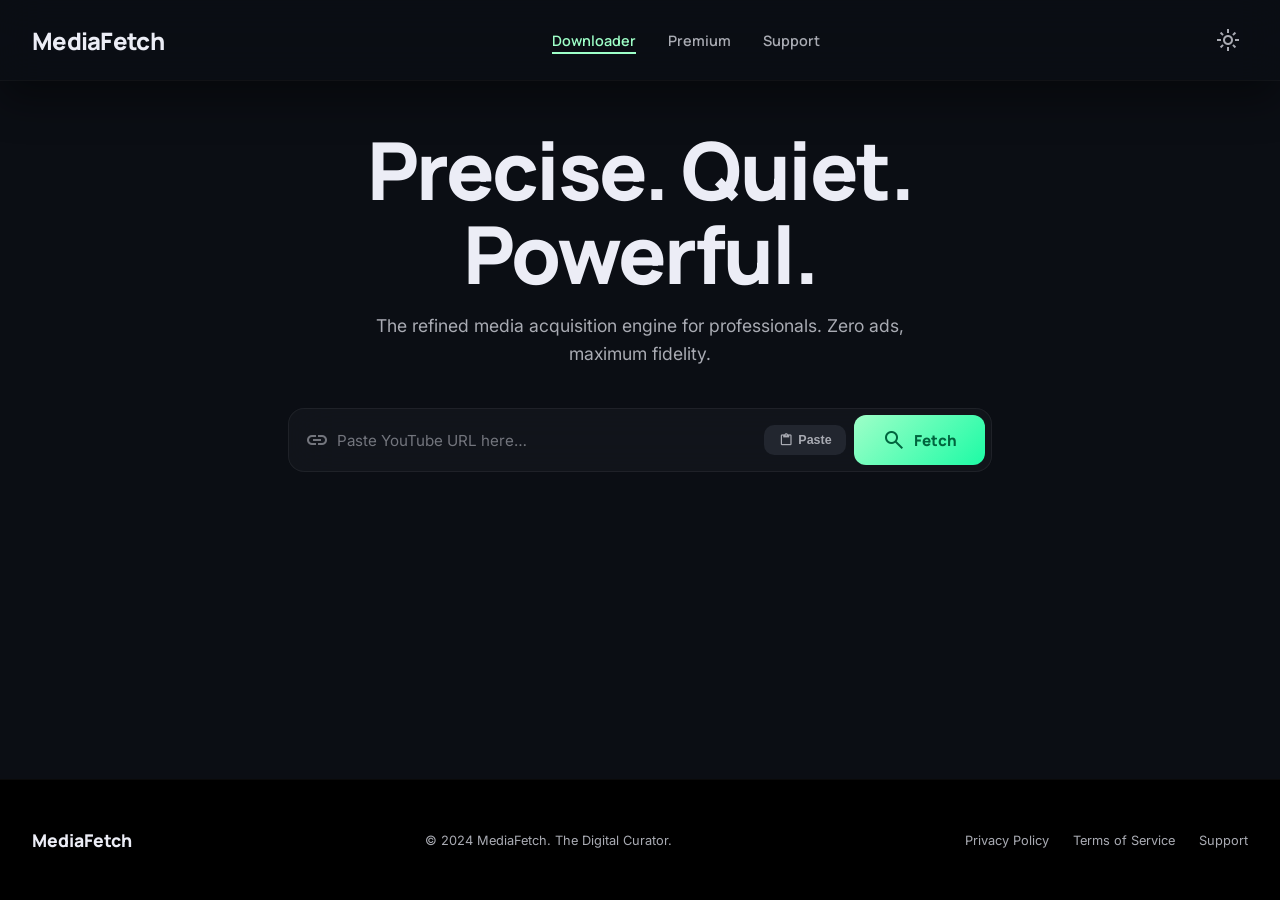
==== index.html @ de0da59d "Initial commit — MediaFetch frontend" ====
<!DOCTYPE html>
<html lang="en">
<head>
  <meta charset="UTF-8" />
  <meta name="viewport" content="width=device-width, initial-scale=1.0" />
  <title>MediaFetch — The Digital Curator</title>
  <meta name="description" content="Download YouTube videos in any quality — 360p to 4K, plus MP3 audio. Free, fast, zero ads." />

  <!-- Styles -->
  <link rel="stylesheet" href="css/styles.css" />
  <!-- Material Symbols -->
  <link rel="stylesheet" href="https://fonts.googleapis.com/css2?family=Material+Symbols+Outlined:opsz,wght,FILL,GRAD@20..48,100..700,0..1,-50..200&display=swap" />

  <style>
    /* ── Page-specific styles ─────────────────────────────────────── */
    main { flex: 1; padding: 8rem 1.5rem 4rem; max-width: 60rem; margin: 0 auto; width: 100%; }

    /* ── Hero ──────────────────────────────────────────────────────── */
    .hero { text-align: center; margin-bottom: 3.5rem; }
    .hero h1 {
      font-size: clamp(2.8rem, 8vw, 5rem);
      font-weight: 900;
      letter-spacing: -0.03em;
      line-height: 1.05;
      color: var(--on-surface);
      margin-bottom: 1rem;
    }
    .hero p {
      font-size: 1.1rem;
      color: var(--on-surface-variant);
      max-width: 38rem;
      margin: 0 auto 2.5rem;
      line-height: 1.6;
    }

    /* ── URL Input Bar ─────────────────────────────────────────────── */
    .input-wrap {
      display: flex;
      align-items: center;
      gap: 0.5rem;
      background: var(--glass-bg);
      backdrop-filter: blur(24px);
      -webkit-backdrop-filter: blur(24px);
      border-radius: 1rem;
      padding: 0.375rem 0.375rem 0.375rem 1rem;
      border: 1px solid rgba(255,255,255,0.06);
      transition: border-color 0.2s, box-shadow 0.2s;
      max-width: 44rem;
      margin: 0 auto;
    }
    .input-wrap:focus-within {
      border-color: rgba(158,255,200,0.3);
      box-shadow: 0 0 0 3px rgba(158,255,200,0.08);
    }
    .input-icon { color: var(--outline); flex-shrink: 0; }

    #url-input {
      flex: 1;
      background: transparent;
      border: none;
      outline: none;
      font-size: 0.95rem;
      color: var(--on-surface);
      font-family: 'Inter', sans-serif;
      padding: 0.75rem 0;
    }
    #url-input::placeholder { color: var(--outline); }

    .paste-btn {
      display: flex; align-items: center; gap: 0.35rem;
      padding: 0.5rem 0.9rem;
      background: var(--surface-highest);
      border: none; border-radius: 0.625rem;
      color: var(--on-surface-variant);
      font-size: 0.78rem; font-weight: 600;
      cursor: pointer;
      transition: background 0.2s, color 0.2s, transform 0.15s;
      white-space: nowrap;
      flex-shrink: 0;
    }
    .paste-btn:hover { background: var(--surface-high); color: var(--on-surface); }
    .paste-btn:active { transform: scale(0.94); }

    .fetch-btn {
      display: flex; align-items: center; gap: 0.5rem;
      padding: 0.8rem 1.75rem;
      background: linear-gradient(135deg, var(--primary) 0%, var(--primary-container) 100%);
      color: var(--on-primary);
      font-family: 'Manrope', sans-serif;
      font-weight: 800; font-size: 0.95rem;
      border: none; border-radius: 0.75rem;
      cursor: pointer;
      transition: box-shadow 0.25s, transform 0.15s, opacity 0.2s;
      white-space: nowrap;
      flex-shrink: 0;
    }
    .fetch-btn:hover { box-shadow: 0 0 22px rgba(158,255,200,0.35); }
    .fetch-btn:active { transform: scale(0.96); }
    .fetch-btn:disabled { opacity: 0.65; cursor: not-allowed; transform: none; }

    /* ── Result Section ─────────────────────────────────────────────── */
    #result-section { margin-top: 2.5rem; }

    /* ── Skeleton Card ──────────────────────────────────────────────── */
    .skeleton-card {
      background: var(--surface-container);
      border-radius: 1rem;
      padding: 1.5rem;
      display: flex; gap: 1.5rem; flex-wrap: wrap;
    }
    .skeleton-thumb { width: 18rem; height: 10rem; flex-shrink: 0; }
    .skeleton-body { flex: 1; display: flex; flex-direction: column; gap: 0.75rem; min-width: 12rem; }
    .sk-line { height: 1rem; border-radius: 0.5rem; }
    .sk-title { height: 1.5rem; width: 80%; }
    .sk-sub { height: 0.875rem; width: 40%; }
    .skeleton-chips { display: flex; flex-wrap: wrap; gap: 0.5rem; margin-top: 1rem; }
    .sk-chip { width: 5rem; height: 2.25rem; border-radius: 9999px; }

    /* ── Media Card ─────────────────────────────────────────────────── */
    .media-card {
      background: var(--surface-container);
      border-radius: 1rem;
      overflow: hidden;
      border: 1px solid rgba(255,255,255,0.04);
    }
    .card-top {
      display: flex; gap: 1.5rem; padding: 1.5rem; align-items: flex-start;
      flex-wrap: wrap;
    }
    .thumb-wrap {
      position: relative;
      width: 18rem; flex-shrink: 0;
      aspect-ratio: 16/9;
      border-radius: 0.75rem;
      overflow: hidden;
      background: var(--surface-highest);
    }
    .thumb-wrap img {
      width: 100%; height: 100%;
      object-fit: cover;
      display: block;
    }
    .thumb-duration {
      position: absolute; bottom: 0.5rem; right: 0.5rem;
      background: rgba(0,0,0,0.82);
      color: #fff; font-size: 0.75rem; font-weight: 600;
      padding: 0.2rem 0.5rem;
      border-radius: 0.25rem;
    }
    .card-info { flex: 1; min-width: 0; }
    .video-title {
      font-size: 1.2rem; font-weight: 800;
      color: var(--on-surface);
      line-height: 1.3;
      margin-bottom: 0.4rem;
      display: -webkit-box;
      -webkit-line-clamp: 2;
      -webkit-box-orient: vertical;
      overflow: hidden;
    }
    .video-channel {
      font-size: 0.78rem; font-weight: 700;
      letter-spacing: 0.06em; text-transform: uppercase;
      color: var(--primary);
      margin-bottom: 1rem;
    }
    .video-stats {
      display: grid;
      grid-template-columns: repeat(4, 1fr);
      gap: 0.6rem;
    }
    .stat-box {
      background: var(--surface-high);
      border-radius: 0.5rem;
      padding: 0.6rem 0.75rem;
    }
    .stat-label {
      font-size: 0.65rem; font-weight: 700;
      letter-spacing: 0.1em; text-transform: uppercase;
      color: var(--on-surface-variant);
      margin-bottom: 0.25rem;
    }
    .stat-value {
      font-family: 'Manrope', sans-serif;
      font-size: 0.95rem; font-weight: 700;
      color: var(--on-surface);
    }

    /* ── Formats ─────────────────────────────────────────────────────── */
    .formats-section { padding: 0 1.5rem 1.5rem; }
    .formats-grid {
      display: grid;
      grid-template-columns: 1fr 1fr;
      gap: 1.5rem;
    }
    .format-group-title {
      display: flex; align-items: center; gap: 0.5rem;
      font-size: 0.9rem; font-weight: 700;
      color: var(--on-surface);
      margin-bottom: 0.75rem;
    }
    .format-chips-grid {
      display: grid;
      grid-template-columns: 1fr 1fr;
      gap: 0.5rem;
    }
    .format-chip {
      display: flex; justify-content: space-between; align-items: center;
      padding: 0.65rem 0.9rem;
      background: var(--surface-highest);
      border: 1px solid transparent;
      border-radius: 9999px;
      font-family: 'Inter', sans-serif; font-size: 0.82rem;
      color: var(--on-secondary-container);
      cursor: pointer;
      transition: background 0.18s, border-color 0.18s, transform 0.12s, box-shadow 0.18s;
    }
    .format-chip:hover {
      background: var(--surface-high);
      transform: translateY(-1px);
    }
    .format-chip:active { transform: scale(0.96); }
    .format-chip.selected {
      background: var(--primary);
      color: var(--on-primary);
      font-weight: 700;
      box-shadow: 0 4px 14px rgba(158,255,200,0.25);
    }
    .chip-size { font-size: 0.72rem; opacity: 0.7; }
    .format-chip.selected .chip-size { opacity: 0.8; }

    /* ── Download Button ─────────────────────────────────────────────── */
    .download-wrap {
      padding: 1rem 1.5rem 1.5rem;
    }
    .download-btn {
      display: flex; align-items: center; justify-content: center; gap: 0.6rem;
      width: 100%;
      padding: 1.1rem 2rem;
      background: transparent;
      border: 1px solid rgba(158,255,200,0.25);
      border-radius: 0.875rem;
      font-family: 'Manrope', sans-serif;
      font-size: 1rem; font-weight: 800;
      color: var(--on-surface);
      cursor: pointer;
      transition: border-color 0.2s, background 0.2s, transform 0.15s, box-shadow 0.2s;
      position: relative;
      overflow: hidden;
    }
    .download-btn::before {
      content: '';
      position: absolute; inset: 0;
      background: linear-gradient(135deg, var(--primary), var(--tertiary));
      opacity: 0;
      transition: opacity 0.3s;
    }
    .download-btn:hover::before { opacity: 0.08; }
    .download-btn:hover {
      border-color: rgba(158,255,200,0.5);
      box-shadow: 0 0 28px rgba(158,255,200,0.12);
    }
    .download-btn:active { transform: scale(0.99); }
    .download-btn:disabled { opacity: 0.6; cursor: not-allowed; transform: none; }
    .download-btn span { position: relative; z-index: 1; }

    /* ── Progress Bar ────────────────────────────────────────────────── */
    .progress-bar-wrap {
      padding: 0 1.5rem 1rem;
    }
    .progress-header {
      display: flex; justify-content: space-between; align-items: center;
      margin-bottom: 0.4rem;
    }
    .progress-label { font-size: 0.78rem; color: var(--on-surface-variant); }
    .progress-text { font-size: 0.78rem; color: var(--on-surface-variant); }
    .progress-track {
      height: 0.35rem;
      background: var(--surface-highest);
      border-radius: 9999px;
      overflow: hidden;
    }
    .progress-fill {
      height: 100%;
      width: 100%;
      background: linear-gradient(90deg, var(--primary), var(--tertiary));
      border-radius: 9999px;
      animation: progressPulse 1.5s ease-in-out infinite;
    }
    @keyframes progressPulse {
      0%,100% { opacity: 1; }
      50%      { opacity: 0.6; }
    }

    /* ── Responsive ──────────────────────────────────────────────────── */
    @media (max-width: 640px) {
      .video-stats { grid-template-columns: 1fr 1fr; }
      .formats-grid { grid-template-columns: 1fr; }
      .thumb-wrap { width: 100%; }
      .card-top { flex-direction: column; }
      .format-chips-grid { grid-template-columns: 1fr 1fr; }
      .input-wrap { flex-wrap: wrap; }
      .paste-btn { order: -1; }
    }
  </style>
</head>
<body>

<!-- Toast Container -->
<div id="toast-container" aria-live="polite" aria-atomic="true"></div>

<!-- ── Navbar ──────────────────────────────────────────────────────────────── -->
<header>
  <nav class="navbar" role="navigation" aria-label="Main navigation">
    <div class="navbar-inner">
      <a href="index.html" class="navbar-logo" aria-label="MediaFetch Home">MediaFetch</a>
      <ul class="navbar-links" id="nav-links">
        <li><a href="index.html" class="active" id="nav-home">Downloader</a></li>
        <li><a href="premium.html" id="nav-premium">Premium</a></li>
        <li><a href="support.html" id="nav-support">Support</a></li>
      </ul>
      <div class="navbar-actions">
        <button class="icon-btn" id="theme-toggle" aria-label="Toggle theme" title="Toggle theme">
          <span class="material-symbols-outlined">light_mode</span>
        </button>
        <button class="icon-btn hamburger" id="menu-btn" aria-label="Open menu">
          <span class="material-symbols-outlined">menu</span>
        </button>
      </div>
    </div>
  </nav>
</header>

<!-- ── Main ────────────────────────────────────────────────────────────────── -->
<main>

  <!-- Hero -->
  <section class="hero">
    <h1>Precise. Quiet.<br>Powerful.</h1>
    <p>The refined media acquisition engine for professionals. Zero ads, maximum fidelity.</p>

    <!-- URL Input -->
    <div class="input-wrap" role="search">
      <span class="material-symbols-outlined input-icon" aria-hidden="true">link</span>
      <input
        id="url-input"
        type="url"
        placeholder="Paste YouTube URL here…"
        autocomplete="off"
        spellcheck="false"
        aria-label="YouTube URL input"
      />
      <button class="paste-btn" id="paste-btn" title="Paste from clipboard">
        <span class="material-symbols-outlined" style="font-size:0.9rem">content_paste</span>
        Paste
      </button>
      <button class="fetch-btn" id="fetch-btn" aria-label="Fetch video formats">
        <span class="hidden spinner" id="fetch-spinner" aria-hidden="true"></span>
        <span class="material-symbols-outlined" id="fetch-icon" aria-hidden="true">search</span>
        <span class="fetch-label">Fetch</span>
      </button>
    </div>
  </section>

  <!-- Result Section -->
  <section id="result-section" class="hidden" aria-live="polite">

    <!-- Skeleton Card -->
    <div id="skeleton-card" class="skeleton-card" aria-busy="true" aria-label="Loading video info">
      <div class="skeleton skeleton-thumb"></div>
      <div class="skeleton-body">
        <div class="skeleton sk-line sk-title"></div>
        <div class="skeleton sk-line sk-sub"></div>
        <div class="skeleton sk-line" style="width:60%;margin-top:0.5rem"></div>
        <div class="skeleton-chips">
          <div class="skeleton sk-chip"></div>
          <div class="skeleton sk-chip"></div>
          <div class="skeleton sk-chip"></div>
          <div class="skeleton sk-chip"></div>
          <div class="skeleton sk-chip"></div>
          <div class="skeleton sk-chip"></div>
        </div>
      </div>
    </div>

    <!-- Media Card (filled by JS) -->
    <div id="media-card" class="media-card hidden">

      <!-- Top: Thumbnail + Info -->
      <div class="card-top">
        <div class="thumb-wrap">
          <img id="video-thumbnail" src="" alt="Video thumbnail" loading="lazy" />
          <span class="thumb-duration" id="stat-duration">0:00</span>
        </div>
        <div class="card-info">
          <p class="video-title" id="video-title">Loading…</p>
          <p class="video-channel" id="video-channel">Channel</p>
          <div class="video-stats">
            <div class="stat-box">
              <p class="stat-label">Views</p>
              <p class="stat-value" id="stat-views">—</p>
            </div>
            <div class="stat-box">
              <p class="stat-label">Published</p>
              <p class="stat-value" id="stat-date">—</p>
            </div>
            <div class="stat-box">
              <p class="stat-label">Quality</p>
              <p class="stat-value" id="stat-quality">—</p>
            </div>
            <div class="stat-box">
              <p class="stat-label">Source</p>
              <p class="stat-value">YouTube</p>
            </div>
          </div>
        </div>
      </div>

      <!-- Formats -->
      <div class="formats-section">
        <div class="formats-grid">
          <!-- Video -->
          <div>
            <div class="format-group-title">
              <span class="material-symbols-outlined icon-filled" style="color:var(--primary);font-size:1.1rem">videocam</span>
              Video Formats
            </div>
            <div class="format-chips-grid" id="video-formats-grid" role="listbox" aria-label="Video format options"></div>
          </div>
          <!-- Audio -->
          <div>
            <div class="format-group-title">
              <span class="material-symbols-outlined icon-filled" style="color:var(--tertiary);font-size:1.1rem">music_note</span>
              Audio (MP3)
            </div>
            <div class="format-chips-grid" id="audio-formats-grid" role="listbox" aria-label="Audio format options"></div>
          </div>
        </div>
      </div>

      <!-- Progress Bar -->
      <div class="progress-bar-wrap hidden" id="progress-bar">
        <div class="progress-header">
          <span class="progress-label">Downloading…</span>
          <span class="progress-text" id="progress-text">0 MB</span>
        </div>
        <div class="progress-track">
          <div class="progress-fill" id="progress-fill"></div>
        </div>
      </div>

      <!-- Download Button -->
      <div class="download-wrap">
        <button class="download-btn" id="download-btn" aria-label="Download selected format">
          <span class="hidden spinner" id="download-btn-spinner" aria-hidden="true"></span>
          <span class="material-symbols-outlined icon-filled" id="download-btn-icon" style="color:var(--primary)" aria-hidden="true">download</span>
          <span id="download-btn-label">Select a format above</span>
        </button>
      </div>

    </div><!-- /media-card -->
  </section>

</main>

<!-- ── Footer ──────────────────────────────────────────────────────────────── -->
<footer class="footer">
  <div class="footer-inner">
    <span class="footer-logo">MediaFetch</span>
    <span class="footer-copy">© 2024 MediaFetch. The Digital Curator.</span>
    <div class="footer-links">
      <a href="#">Privacy Policy</a>
      <a href="#">Terms of Service</a>
      <a href="support.html">Support</a>
    </div>
  </div>
</footer>

<!-- ── Scripts ─────────────────────────────────────────────────────────────── -->
<script src="js/theme.js"></script>
<script src="js/app.js"></script>

</body>
</html>
---- css/styles.css ----
/* ═══════════════════════════════════════════════════════════════════════════
   MediaFetch — Shared Styles (Obsidian Flux Design System)
   ═══════════════════════════════════════════════════════════════════════════ */

/* ─── Google Fonts ─────────────────────────────────────────────────────────── */
@import url('https://fonts.googleapis.com/css2?family=Inter:wght@400;500;600&family=Manrope:wght@600;700;800;900&display=swap');
@import url('https://fonts.googleapis.com/css2?family=Material+Symbols+Outlined:opsz,wght,FILL,GRAD@20..48,100..700,0..1,-50..200&display=swap');

/* ─── CSS Variables (Dark Mode — default) ───────────────────────────────────── */
:root {
  --bg:                    #0b0e14;
  --surface:               #0b0e14;
  --surface-low:           #10131a;
  --surface-container:     #161a21;
  --surface-high:          #1c2028;
  --surface-highest:       #22262f;
  --surface-lowest:        #000000;

  --primary:               #9effc8;
  --primary-container:     #1dfba5;
  --primary-dim:           #00ec9a;
  --on-primary:            #00643e;
  --on-primary-container:  #005a38;

  --tertiary:              #84ecff;
  --tertiary-dim:          #00d4ed;

  --secondary-container:   #3e4754;
  --on-secondary-container:#c8d1e0;

  --on-surface:            #ecedf6;
  --on-surface-variant:    #a9abb3;
  --outline:               #73757d;
  --outline-variant:       #45484f;

  --error:                 #ff716c;

  --nav-bg:                rgba(11,14,20,0.6);
  --glass-bg:              rgba(22,26,33,0.6);
  --card-shadow:           0 20px 40px rgba(0,0,0,0.4);
}

/* ─── Light Mode Vars ──────────────────────────────────────────────────────── */
[data-theme="light"] {
  --bg:                    #f4f6fb;
  --surface:               #f4f6fb;
  --surface-low:           #e8ecf4;
  --surface-container:     #dce2ef;
  --surface-high:          #cdd5e5;
  --surface-highest:       #bec8da;
  --surface-lowest:        #ffffff;

  --primary:               #006d45;
  --primary-container:     #00a36a;
  --primary-dim:           #008055;
  --on-primary:            #ffffff;
  --on-primary-container:  #ffffff;

  --tertiary:              #006878;
  --tertiary-dim:          #00859a;

  --secondary-container:   #c5cfe0;
  --on-secondary-container:#1e2c3a;

  --on-surface:            #0f1116;
  --on-surface-variant:    #44474f;
  --outline:               #74777f;
  --outline-variant:       #c4c7cf;

  --nav-bg:                rgba(244,246,251,0.7);
  --glass-bg:              rgba(220,226,239,0.65);
}

/* ─── Base ─────────────────────────────────────────────────────────────────── */
*, *::before, *::after { box-sizing: border-box; margin: 0; padding: 0; }

html { scroll-behavior: smooth; }

body {
  font-family: 'Inter', sans-serif;
  background-color: var(--bg);
  color: var(--on-surface);
  min-height: 100vh;
  display: flex;
  flex-direction: column;
  transition: background-color 0.3s ease, color 0.3s ease;
}

/* ─── Typography ───────────────────────────────────────────────────────────── */
.font-headline { font-family: 'Manrope', sans-serif; }

h1, h2, h3, h4, h5 { font-family: 'Manrope', sans-serif; }

/* ─── Material Symbols ─────────────────────────────────────────────────────── */
.material-symbols-outlined {
  font-variation-settings: 'FILL' 0, 'wght' 400, 'GRAD' 0, 'opsz' 24;
  font-size: 1.25rem;
  line-height: 1;
  vertical-align: middle;
  display: inline-block;
}
.icon-filled { font-variation-settings: 'FILL' 1, 'wght' 400, 'GRAD' 0, 'opsz' 24; }

/* ─── Glass Utility ─────────────────────────────────────────────────────────── */
.glass {
  background: var(--glass-bg);
  backdrop-filter: blur(24px);
  -webkit-backdrop-filter: blur(24px);
}

/* ─── Navigation ────────────────────────────────────────────────────────────── */
.navbar {
  position: fixed; top: 0; left: 0; right: 0; z-index: 100;
  background: var(--nav-bg);
  backdrop-filter: blur(20px);
  -webkit-backdrop-filter: blur(20px);
  box-shadow: 0 1px 0 rgba(255,255,255,0.04), var(--card-shadow);
  transition: background 0.3s ease;
}
.navbar-inner {
  display: flex;
  justify-content: space-between;
  align-items: center;
  padding: 0 2rem;
  height: 5rem;
  max-width: 88rem;
  margin: 0 auto;
}
.navbar-logo {
  font-family: 'Manrope', sans-serif;
  font-size: 1.5rem;
  font-weight: 800;
  letter-spacing: -0.03em;
  color: var(--on-surface);
  text-decoration: none;
}
.navbar-links {
  display: flex;
  gap: 2rem;
  align-items: center;
  list-style: none;
}
.navbar-links a {
  font-family: 'Manrope', sans-serif;
  font-weight: 600;
  font-size: 0.9rem;
  color: var(--on-surface-variant);
  text-decoration: none;
  transition: color 0.2s;
  padding-bottom: 2px;
}
.navbar-links a:hover { color: var(--on-surface); }
.navbar-links a.active {
  color: var(--primary);
  border-bottom: 2px solid var(--primary);
}
.navbar-actions {
  display: flex;
  gap: 0.75rem;
  align-items: center;
}
.icon-btn {
  display: flex; align-items: center; justify-content: center;
  width: 2.5rem; height: 2.5rem;
  background: transparent;
  border: none; border-radius: 0.5rem;
  color: var(--on-surface-variant);
  cursor: pointer;
  transition: background 0.2s, color 0.2s, transform 0.15s;
}
.icon-btn:hover { background: var(--surface-highest); color: var(--on-surface); }
.icon-btn:active { transform: scale(0.92); }

.hamburger { display: none; }

@media (max-width: 768px) {
  .navbar-links { display: none; }
  .hamburger { display: flex; }
}

/* ─── Toast Notification ────────────────────────────────────────────────────── */
#toast-container {
  position: fixed; bottom: 2rem; right: 2rem; z-index: 9999;
  display: flex; flex-direction: column; gap: 0.75rem;
  pointer-events: none;
}
.toast {
  display: flex; align-items: center; gap: 0.75rem;
  padding: 1rem 1.25rem;
  background: var(--surface-high);
  border-radius: 0.75rem;
  box-shadow: var(--card-shadow);
  border: 1px solid rgba(255,255,255,0.06);
  font-size: 0.875rem;
  color: var(--on-surface);
  pointer-events: all;
  animation: slideInRight 0.35s cubic-bezier(0.34,1.56,0.64,1) forwards;
  max-width: 360px;
}
.toast.error { border-color: rgba(255,113,108,0.3); }
.toast.success { border-color: rgba(158,255,200,0.2); }
.toast.fade-out { animation: fadeOut 0.3s ease forwards; }

@keyframes slideInRight {
  from { opacity: 0; transform: translateX(2rem) scale(0.95); }
  to   { opacity: 1; transform: translateX(0) scale(1); }
}
@keyframes fadeOut {
  to { opacity: 0; transform: translateX(1rem) scale(0.95); }
}

/* ─── Footer ────────────────────────────────────────────────────────────────── */
.footer {
  margin-top: auto;
  padding: 3rem 2rem;
  background: var(--surface-lowest);
  border-top: 1px solid rgba(255,255,255,0.04);
}
.footer-inner {
  display: flex;
  flex-direction: row;
  justify-content: space-between;
  align-items: center;
  gap: 1rem;
  max-width: 88rem;
  margin: 0 auto;
  flex-wrap: wrap;
}
.footer-logo {
  font-family: 'Manrope', sans-serif;
  font-size: 1.1rem;
  font-weight: 800;
  color: var(--on-surface);
}
.footer-copy { font-size: 0.8rem; color: var(--on-surface-variant); }
.footer-links { display: flex; gap: 1.5rem; }
.footer-links a {
  font-size: 0.8rem;
  color: var(--on-surface-variant);
  text-decoration: none;
  transition: color 0.2s;
}
.footer-links a:hover { color: var(--primary); }

/* ─── Skeleton Loader ───────────────────────────────────────────────────────── */
.skeleton {
  border-radius: 0.5rem;
  background: linear-gradient(
    90deg,
    var(--surface-high) 25%,
    var(--surface-highest) 50%,
    var(--surface-high) 75%
  );
  background-size: 200% 100%;
  animation: shimmer 1.5s infinite;
}
@keyframes shimmer {
  0%   { background-position: 200% 0; }
  100% { background-position: -200% 0; }
}

/* ─── Pulse dot (loading) ───────────────────────────────────────────────────── */
.pulse-dot {
  display: inline-block;
  width: 0.5rem; height: 0.5rem;
  border-radius: 50%;
  background: var(--primary);
  animation: pulseDot 1.2s ease-in-out infinite;
}
@keyframes pulseDot {
  0%, 100% { opacity: 1; transform: scale(1); }
  50%       { opacity: 0.4; transform: scale(0.7); }
}

/* ─── Spinner ───────────────────────────────────────────────────────────────── */
.spinner {
  width: 1.25rem; height: 1.25rem;
  border: 2px solid var(--surface-highest);
  border-top-color: var(--primary);
  border-radius: 50%;
  animation: spin 0.7s linear infinite;
}
@keyframes spin { to { transform: rotate(360deg); } }

/* ─── Utility ───────────────────────────────────────────────────────────────── */
.hidden { display: none !important; }
.sr-only { position: absolute; width: 1px; height: 1px; padding: 0; margin: -1px; overflow: hidden; clip: rect(0,0,0,0); border: 0; }

/* ─── Transition helpers ────────────────────────────────────────────────────── */
.fade-in {
  animation: fadeIn 0.4s ease forwards;
}
@keyframes fadeIn {
  from { opacity: 0; transform: translateY(0.75rem); }
  to   { opacity: 1; transform: translateY(0); }
}
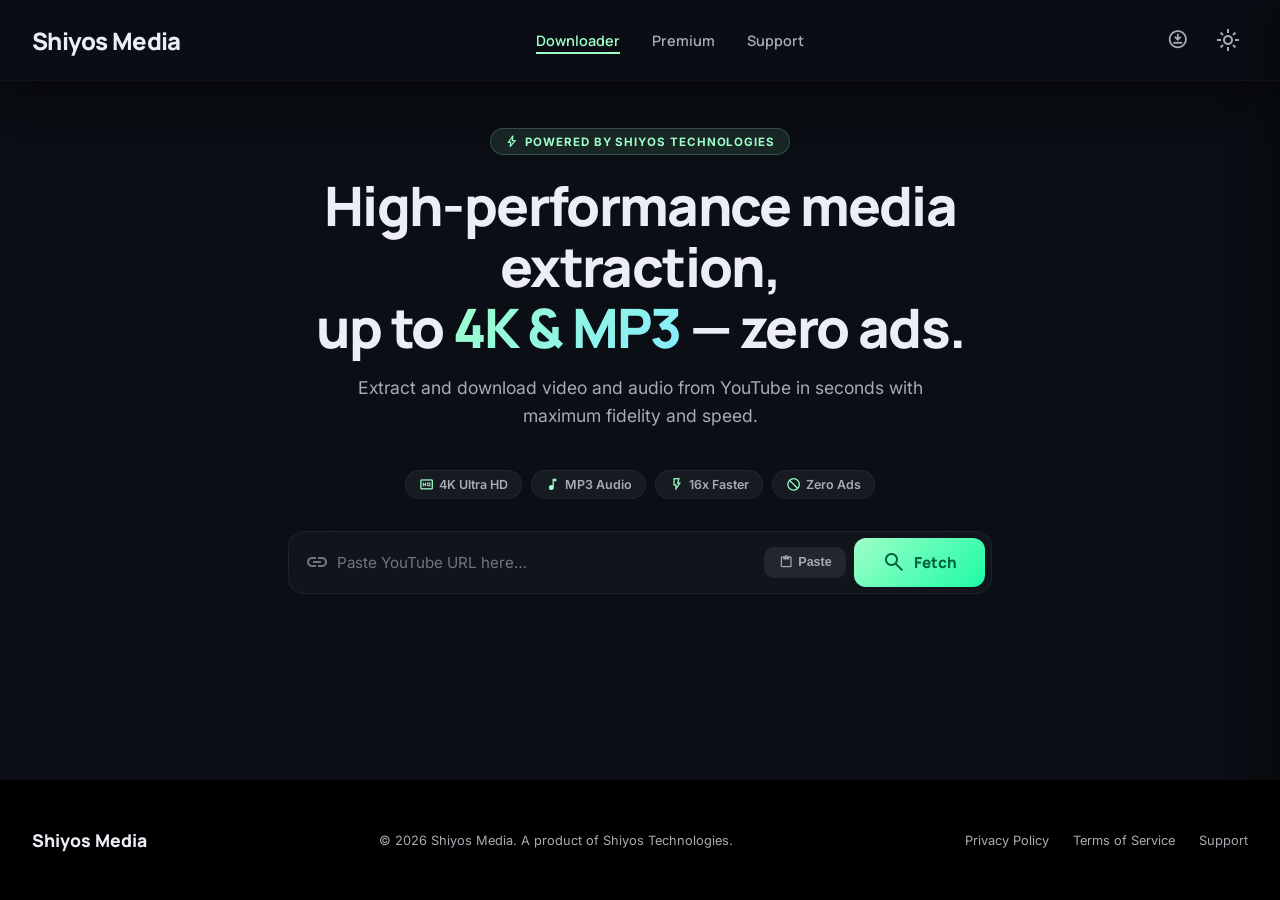
==== commit 675b9d00: "feat: MediaFetch frontend - initial deploy" ====
--- a/index.html
+++ b/index.html
@@ -1,30 +1,94 @@
 <!DOCTYPE html>
 <html lang="en">
+
 <head>
   <meta charset="UTF-8" />
   <meta name="viewport" content="width=device-width, initial-scale=1.0" />
-  <title>MediaFetch — The Digital Curator</title>
-  <meta name="description" content="Download YouTube videos in any quality — 360p to 4K, plus MP3 audio. Free, fast, zero ads." />
+  <title>Shiyos Media — The Digital Downloader</title>
+  <meta name="description"
+    content="Download YouTube videos in any quality — 360p to 4K, plus MP3 audio. Free, fast, zero ads." />
 
   <!-- Styles -->
   <link rel="stylesheet" href="css/styles.css" />
   <!-- Material Symbols -->
-  <link rel="stylesheet" href="https://fonts.googleapis.com/css2?family=Material+Symbols+Outlined:opsz,wght,FILL,GRAD@20..48,100..700,0..1,-50..200&display=swap" />
+  <link rel="stylesheet"
+    href="https://fonts.googleapis.com/css2?family=Material+Symbols+Outlined:opsz,wght,FILL,GRAD@20..48,100..700,0..1,-50..200&display=swap" />
 
   <style>
     /* ── Page-specific styles ─────────────────────────────────────── */
-    main { flex: 1; padding: 8rem 1.5rem 4rem; max-width: 60rem; margin: 0 auto; width: 100%; }
+    main {
+      flex: 1;
+      padding: 8rem 1.5rem 4rem;
+      max-width: 60rem;
+      margin: 0 auto;
+      width: 100%;
+    }
 
     /* ── Hero ──────────────────────────────────────────────────────── */
-    .hero { text-align: center; margin-bottom: 3.5rem; }
+    .hero {
+      text-align: center;
+      margin-bottom: 3.5rem;
+    }
+
     .hero h1 {
-      font-size: clamp(2.8rem, 8vw, 5rem);
+      font-size: clamp(1.9rem, 4.5vw, 3.4rem);
       font-weight: 900;
       letter-spacing: -0.03em;
-      line-height: 1.05;
+      line-height: 1.12;
       color: var(--on-surface);
       margin-bottom: 1rem;
     }
+
+    .hero-badge {
+      display: inline-flex;
+      align-items: center;
+      gap: 0.4rem;
+      background: rgba(158, 255, 200, 0.1);
+      border: 1px solid rgba(158, 255, 200, 0.2);
+      color: var(--primary);
+      font-size: 0.72rem;
+      font-weight: 700;
+      letter-spacing: 0.08em;
+      text-transform: uppercase;
+      padding: 0.35rem 0.9rem;
+      border-radius: 9999px;
+      margin-bottom: 1.25rem;
+    }
+
+    .hero-gradient {
+      background: linear-gradient(135deg, var(--primary), var(--tertiary));
+      -webkit-background-clip: text;
+      -webkit-text-fill-color: transparent;
+      background-clip: text;
+    }
+
+    .hero-features {
+      display: flex;
+      align-items: center;
+      justify-content: center;
+      flex-wrap: wrap;
+      gap: 0.6rem;
+      margin-bottom: 2rem;
+    }
+
+    .hero-feat {
+      display: flex;
+      align-items: center;
+      gap: 0.3rem;
+      font-size: 0.78rem;
+      font-weight: 600;
+      color: var(--on-surface-variant);
+      background: var(--surface-container);
+      border: 1px solid rgba(255, 255, 255, 0.05);
+      padding: 0.35rem 0.8rem;
+      border-radius: 9999px;
+    }
+
+    .hero-feat .material-symbols-outlined {
+      font-size: 0.95rem;
+      color: var(--primary);
+    }
+
     .hero p {
       font-size: 1.1rem;
       color: var(--on-surface-variant);
@@ -43,16 +107,21 @@
       -webkit-backdrop-filter: blur(24px);
       border-radius: 1rem;
       padding: 0.375rem 0.375rem 0.375rem 1rem;
-      border: 1px solid rgba(255,255,255,0.06);
+      border: 1px solid rgba(255, 255, 255, 0.06);
       transition: border-color 0.2s, box-shadow 0.2s;
       max-width: 44rem;
       margin: 0 auto;
     }
+
     .input-wrap:focus-within {
-      border-color: rgba(158,255,200,0.3);
-      box-shadow: 0 0 0 3px rgba(158,255,200,0.08);
-    }
-    .input-icon { color: var(--outline); flex-shrink: 0; }
+      border-color: rgba(158, 255, 200, 0.3);
+      box-shadow: 0 0 0 3px rgba(158, 255, 200, 0.08);
+    }
+
+    .input-icon {
+      color: var(--outline);
+      flex-shrink: 0;
+    }
 
     #url-input {
       flex: 1;
@@ -64,92 +133,179 @@
       font-family: 'Inter', sans-serif;
       padding: 0.75rem 0;
     }
-    #url-input::placeholder { color: var(--outline); }
+
+    #url-input::placeholder {
+      color: var(--outline);
+    }
 
     .paste-btn {
-      display: flex; align-items: center; gap: 0.35rem;
+      display: flex;
+      align-items: center;
+      gap: 0.35rem;
       padding: 0.5rem 0.9rem;
       background: var(--surface-highest);
-      border: none; border-radius: 0.625rem;
+      border: none;
+      border-radius: 0.625rem;
       color: var(--on-surface-variant);
-      font-size: 0.78rem; font-weight: 600;
+      font-size: 0.78rem;
+      font-weight: 600;
       cursor: pointer;
       transition: background 0.2s, color 0.2s, transform 0.15s;
       white-space: nowrap;
       flex-shrink: 0;
     }
-    .paste-btn:hover { background: var(--surface-high); color: var(--on-surface); }
-    .paste-btn:active { transform: scale(0.94); }
+
+    .paste-btn:hover {
+      background: var(--surface-high);
+      color: var(--on-surface);
+    }
+
+    .paste-btn:active {
+      transform: scale(0.94);
+    }
 
     .fetch-btn {
-      display: flex; align-items: center; gap: 0.5rem;
+      display: flex;
+      align-items: center;
+      gap: 0.5rem;
       padding: 0.8rem 1.75rem;
       background: linear-gradient(135deg, var(--primary) 0%, var(--primary-container) 100%);
       color: var(--on-primary);
       font-family: 'Manrope', sans-serif;
-      font-weight: 800; font-size: 0.95rem;
-      border: none; border-radius: 0.75rem;
+      font-weight: 800;
+      font-size: 0.95rem;
+      border: none;
+      border-radius: 0.75rem;
       cursor: pointer;
       transition: box-shadow 0.25s, transform 0.15s, opacity 0.2s;
       white-space: nowrap;
       flex-shrink: 0;
     }
-    .fetch-btn:hover { box-shadow: 0 0 22px rgba(158,255,200,0.35); }
-    .fetch-btn:active { transform: scale(0.96); }
-    .fetch-btn:disabled { opacity: 0.65; cursor: not-allowed; transform: none; }
+
+    .fetch-btn:hover {
+      box-shadow: 0 0 22px rgba(158, 255, 200, 0.35);
+    }
+
+    .fetch-btn:active {
+      transform: scale(0.96);
+    }
+
+    .fetch-btn:disabled {
+      opacity: 0.65;
+      cursor: not-allowed;
+      transform: none;
+    }
 
     /* ── Result Section ─────────────────────────────────────────────── */
-    #result-section { margin-top: 2.5rem; }
+    #result-section {
+      margin-top: 2.5rem;
+    }
 
     /* ── Skeleton Card ──────────────────────────────────────────────── */
     .skeleton-card {
       background: var(--surface-container);
       border-radius: 1rem;
       padding: 1.5rem;
-      display: flex; gap: 1.5rem; flex-wrap: wrap;
-    }
-    .skeleton-thumb { width: 18rem; height: 10rem; flex-shrink: 0; }
-    .skeleton-body { flex: 1; display: flex; flex-direction: column; gap: 0.75rem; min-width: 12rem; }
-    .sk-line { height: 1rem; border-radius: 0.5rem; }
-    .sk-title { height: 1.5rem; width: 80%; }
-    .sk-sub { height: 0.875rem; width: 40%; }
-    .skeleton-chips { display: flex; flex-wrap: wrap; gap: 0.5rem; margin-top: 1rem; }
-    .sk-chip { width: 5rem; height: 2.25rem; border-radius: 9999px; }
+      display: flex;
+      gap: 1.5rem;
+      flex-wrap: wrap;
+    }
+
+    .skeleton-thumb {
+      width: 18rem;
+      height: 10rem;
+      flex-shrink: 0;
+    }
+
+    .skeleton-body {
+      flex: 1;
+      display: flex;
+      flex-direction: column;
+      gap: 0.75rem;
+      min-width: 12rem;
+    }
+
+    .sk-line {
+      height: 1rem;
+      border-radius: 0.5rem;
+    }
+
+    .sk-title {
+      height: 1.5rem;
+      width: 80%;
+    }
+
+    .sk-sub {
+      height: 0.875rem;
+      width: 40%;
+    }
+
+    .skeleton-chips {
+      display: flex;
+      flex-wrap: wrap;
+      gap: 0.5rem;
+      margin-top: 1rem;
+    }
+
+    .sk-chip {
+      width: 5rem;
+      height: 2.25rem;
+      border-radius: 9999px;
+    }
 
     /* ── Media Card ─────────────────────────────────────────────────── */
     .media-card {
       background: var(--surface-container);
       border-radius: 1rem;
       overflow: hidden;
-      border: 1px solid rgba(255,255,255,0.04);
-    }
+      border: 1px solid rgba(255, 255, 255, 0.04);
+    }
+
     .card-top {
-      display: flex; gap: 1.5rem; padding: 1.5rem; align-items: flex-start;
+      display: flex;
+      gap: 1.5rem;
+      padding: 1.5rem;
+      align-items: flex-start;
       flex-wrap: wrap;
     }
+
     .thumb-wrap {
       position: relative;
-      width: 18rem; flex-shrink: 0;
+      width: 18rem;
+      flex-shrink: 0;
       aspect-ratio: 16/9;
       border-radius: 0.75rem;
       overflow: hidden;
       background: var(--surface-highest);
     }
+
     .thumb-wrap img {
-      width: 100%; height: 100%;
+      width: 100%;
+      height: 100%;
       object-fit: cover;
       display: block;
     }
+
     .thumb-duration {
-      position: absolute; bottom: 0.5rem; right: 0.5rem;
-      background: rgba(0,0,0,0.82);
-      color: #fff; font-size: 0.75rem; font-weight: 600;
+      position: absolute;
+      bottom: 0.5rem;
+      right: 0.5rem;
+      background: rgba(0, 0, 0, 0.82);
+      color: #fff;
+      font-size: 0.75rem;
+      font-weight: 600;
       padding: 0.2rem 0.5rem;
       border-radius: 0.25rem;
     }
-    .card-info { flex: 1; min-width: 0; }
+
+    .card-info {
+      flex: 1;
+      min-width: 0;
+    }
+
     .video-title {
-      font-size: 1.2rem; font-weight: 800;
+      font-size: 1.2rem;
+      font-weight: 800;
       color: var(--on-surface);
       line-height: 1.3;
       margin-bottom: 0.4rem;
@@ -158,327 +314,911 @@
       -webkit-box-orient: vertical;
       overflow: hidden;
     }
+
     .video-channel {
-      font-size: 0.78rem; font-weight: 700;
-      letter-spacing: 0.06em; text-transform: uppercase;
+      font-size: 0.78rem;
+      font-weight: 700;
+      letter-spacing: 0.06em;
+      text-transform: uppercase;
       color: var(--primary);
       margin-bottom: 1rem;
     }
+
     .video-stats {
       display: grid;
       grid-template-columns: repeat(4, 1fr);
       gap: 0.6rem;
     }
+
     .stat-box {
       background: var(--surface-high);
       border-radius: 0.5rem;
       padding: 0.6rem 0.75rem;
     }
+
     .stat-label {
-      font-size: 0.65rem; font-weight: 700;
-      letter-spacing: 0.1em; text-transform: uppercase;
+      font-size: 0.65rem;
+      font-weight: 700;
+      letter-spacing: 0.1em;
+      text-transform: uppercase;
       color: var(--on-surface-variant);
       margin-bottom: 0.25rem;
     }
+
     .stat-value {
       font-family: 'Manrope', sans-serif;
-      font-size: 0.95rem; font-weight: 700;
+      font-size: 0.95rem;
+      font-weight: 700;
       color: var(--on-surface);
     }
 
     /* ── Formats ─────────────────────────────────────────────────────── */
-    .formats-section { padding: 0 1.5rem 1.5rem; }
+    .formats-section {
+      padding: 0 1.5rem 1.5rem;
+    }
+
     .formats-grid {
       display: grid;
       grid-template-columns: 1fr 1fr;
       gap: 1.5rem;
     }
+
     .format-group-title {
-      display: flex; align-items: center; gap: 0.5rem;
-      font-size: 0.9rem; font-weight: 700;
+      display: flex;
+      align-items: center;
+      gap: 0.5rem;
+      font-size: 0.9rem;
+      font-weight: 700;
       color: var(--on-surface);
       margin-bottom: 0.75rem;
     }
+
     .format-chips-grid {
       display: grid;
       grid-template-columns: 1fr 1fr;
       gap: 0.5rem;
     }
+
     .format-chip {
-      display: flex; justify-content: space-between; align-items: center;
+      display: flex;
+      justify-content: space-between;
+      align-items: center;
       padding: 0.65rem 0.9rem;
       background: var(--surface-highest);
       border: 1px solid transparent;
       border-radius: 9999px;
-      font-family: 'Inter', sans-serif; font-size: 0.82rem;
+      font-family: 'Inter', sans-serif;
+      font-size: 0.82rem;
       color: var(--on-secondary-container);
       cursor: pointer;
       transition: background 0.18s, border-color 0.18s, transform 0.12s, box-shadow 0.18s;
     }
+
     .format-chip:hover {
       background: var(--surface-high);
       transform: translateY(-1px);
     }
-    .format-chip:active { transform: scale(0.96); }
+
+    .format-chip:active {
+      transform: scale(0.96);
+    }
+
     .format-chip.selected {
       background: var(--primary);
       color: var(--on-primary);
       font-weight: 700;
-      box-shadow: 0 4px 14px rgba(158,255,200,0.25);
-    }
-    .chip-size { font-size: 0.72rem; opacity: 0.7; }
-    .format-chip.selected .chip-size { opacity: 0.8; }
+      box-shadow: 0 4px 14px rgba(158, 255, 200, 0.25);
+    }
+
+    .chip-size {
+      font-size: 0.72rem;
+      opacity: 0.7;
+    }
+
+    .format-chip.selected .chip-size {
+      opacity: 0.8;
+    }
 
     /* ── Download Button ─────────────────────────────────────────────── */
     .download-wrap {
       padding: 1rem 1.5rem 1.5rem;
     }
+
     .download-btn {
-      display: flex; align-items: center; justify-content: center; gap: 0.6rem;
+      display: flex;
+      align-items: center;
+      justify-content: center;
+      gap: 0.6rem;
       width: 100%;
       padding: 1.1rem 2rem;
       background: transparent;
-      border: 1px solid rgba(158,255,200,0.25);
+      border: 1px solid rgba(158, 255, 200, 0.25);
       border-radius: 0.875rem;
       font-family: 'Manrope', sans-serif;
-      font-size: 1rem; font-weight: 800;
+      font-size: 1rem;
+      font-weight: 800;
       color: var(--on-surface);
       cursor: pointer;
-      transition: border-color 0.2s, background 0.2s, transform 0.15s, box-shadow 0.2s;
+      transition: border-color 0.25s, background 0.25s, transform 0.15s, box-shadow 0.25s;
       position: relative;
       overflow: hidden;
     }
+
+    /* Hover shimmer overlay */
     .download-btn::before {
       content: '';
-      position: absolute; inset: 0;
+      position: absolute;
+      inset: 0;
       background: linear-gradient(135deg, var(--primary), var(--tertiary));
       opacity: 0;
       transition: opacity 0.3s;
     }
-    .download-btn:hover::before { opacity: 0.08; }
+
+    .download-btn:hover::before {
+      opacity: 0.08;
+    }
+
     .download-btn:hover {
-      border-color: rgba(158,255,200,0.5);
-      box-shadow: 0 0 28px rgba(158,255,200,0.12);
-    }
-    .download-btn:active { transform: scale(0.99); }
-    .download-btn:disabled { opacity: 0.6; cursor: not-allowed; transform: none; }
-    .download-btn span { position: relative; z-index: 1; }
-
-    /* ── Progress Bar ────────────────────────────────────────────────── */
+      border-color: rgba(158, 255, 200, 0.5);
+      box-shadow: 0 0 28px rgba(158, 255, 200, 0.12);
+    }
+
+    .download-btn:active {
+      transform: scale(0.99);
+    }
+
+    /* ── Downloading state ──────────────────────────────────────────────── */
+    .download-btn.is-downloading {
+      border-color: rgba(158, 255, 200, 0.55);
+      box-shadow:
+        0 0 0 1px rgba(158, 255, 200, 0.15),
+        0 0 32px rgba(158, 255, 200, 0.18);
+      animation: btnPulse 2s ease-in-out infinite;
+      cursor: not-allowed;
+    }
+
+    .download-btn.is-downloading::before {
+      opacity: 0.06;
+      animation: gradShift 3s linear infinite;
+      background-size: 200% 200%;
+    }
+
+    /* Moving light streak across the button */
+    .download-btn::after {
+      content: '';
+      position: absolute;
+      top: 0;
+      left: -80%;
+      width: 60%;
+      height: 100%;
+      background: linear-gradient(90deg, transparent, rgba(158, 255, 200, 0.12), transparent);
+      transform: skewX(-18deg);
+      opacity: 0;
+      transition: opacity 0.2s;
+    }
+
+    .download-btn.is-downloading::after {
+      opacity: 1;
+      animation: sweep 2.2s ease-in-out infinite;
+    }
+
+    .download-btn span {
+      position: relative;
+      z-index: 1;
+    }
+
+    .download-btn:disabled {
+      cursor: not-allowed;
+    }
+
+    @keyframes btnPulse {
+
+      0%,
+      100% {
+        box-shadow: 0 0 0 1px rgba(158, 255, 200, 0.15), 0 0 28px rgba(158, 255, 200, 0.15);
+      }
+
+      50% {
+        box-shadow: 0 0 0 2px rgba(158, 255, 200, 0.3), 0 0 44px rgba(158, 255, 200, 0.28);
+      }
+    }
+
+    @keyframes sweep {
+      0% {
+        left: -80%;
+      }
+
+      100% {
+        left: 130%;
+      }
+    }
+
+    @keyframes gradShift {
+      0% {
+        background-position: 0% 50%;
+      }
+
+      100% {
+        background-position: 200% 50%;
+      }
+    }
+
+    /* ── Progress Bar ─────────────────────────────────────────────────── */
     .progress-bar-wrap {
-      padding: 0 1.5rem 1rem;
-    }
+      padding: 0 1.5rem 0.75rem;
+    }
+
     .progress-header {
-      display: flex; justify-content: space-between; align-items: center;
-      margin-bottom: 0.4rem;
-    }
-    .progress-label { font-size: 0.78rem; color: var(--on-surface-variant); }
-    .progress-text { font-size: 0.78rem; color: var(--on-surface-variant); }
+      display: flex;
+      justify-content: space-between;
+      align-items: center;
+      margin-bottom: 0.5rem;
+    }
+
+    .progress-label {
+      display: flex;
+      align-items: center;
+      gap: 0.4rem;
+      font-size: 0.75rem;
+      font-weight: 700;
+      letter-spacing: 0.04em;
+      text-transform: uppercase;
+      color: var(--primary);
+    }
+
+    /* Pulsing dot next to label */
+    .progress-dot {
+      width: 0.45rem;
+      height: 0.45rem;
+      border-radius: 50%;
+      background: var(--primary);
+      animation: dotBlink 1.2s ease-in-out infinite;
+      flex-shrink: 0;
+    }
+
+    @keyframes dotBlink {
+
+      0%,
+      100% {
+        opacity: 1;
+        transform: scale(1);
+      }
+
+      50% {
+        opacity: 0.3;
+        transform: scale(0.6);
+      }
+    }
+
+    .progress-text {
+      font-size: 0.78rem;
+      font-weight: 600;
+      color: var(--on-surface-variant);
+      font-variant-numeric: tabular-nums;
+    }
+
     .progress-track {
-      height: 0.35rem;
+      height: 0.45rem;
       background: var(--surface-highest);
       border-radius: 9999px;
       overflow: hidden;
-    }
+      box-shadow: inset 0 1px 3px rgba(0, 0, 0, 0.3);
+      position: relative;
+    }
+
+    /* The animated fill */
     .progress-fill {
       height: 100%;
       width: 100%;
-      background: linear-gradient(90deg, var(--primary), var(--tertiary));
+      background: linear-gradient(90deg,
+          var(--primary) 0%,
+          #5fffb8 40%,
+          var(--tertiary) 70%,
+          var(--primary) 100%);
+      background-size: 200% 100%;
       border-radius: 9999px;
-      animation: progressPulse 1.5s ease-in-out infinite;
-    }
-    @keyframes progressPulse {
-      0%,100% { opacity: 1; }
-      50%      { opacity: 0.6; }
+      animation: waveFlow 1.8s linear infinite;
+      box-shadow: 0 0 10px rgba(158, 255, 200, 0.5);
+    }
+
+    @keyframes waveFlow {
+      0% {
+        background-position: 100% 0;
+      }
+
+      100% {
+        background-position: -100% 0;
+      }
+    }
+
+    /* Shimmer overlay on the track */
+    .progress-track::after {
+      content: '';
+      position: absolute;
+      top: 0;
+      left: -60%;
+      width: 50%;
+      height: 100%;
+      background: linear-gradient(90deg, transparent, rgba(255, 255, 255, 0.25), transparent);
+      animation: trackSweep 2s ease-in-out infinite;
+    }
+
+    @keyframes trackSweep {
+      0% {
+        left: -60%;
+      }
+
+      100% {
+        left: 120%;
+      }
     }
 
     /* ── Responsive ──────────────────────────────────────────────────── */
     @media (max-width: 640px) {
-      .video-stats { grid-template-columns: 1fr 1fr; }
-      .formats-grid { grid-template-columns: 1fr; }
-      .thumb-wrap { width: 100%; }
-      .card-top { flex-direction: column; }
-      .format-chips-grid { grid-template-columns: 1fr 1fr; }
-      .input-wrap { flex-wrap: wrap; }
-      .paste-btn { order: -1; }
+      .video-stats {
+        grid-template-columns: 1fr 1fr;
+      }
+
+      .formats-grid {
+        grid-template-columns: 1fr;
+      }
+
+      .thumb-wrap {
+        width: 100%;
+      }
+
+      .card-top {
+        flex-direction: column;
+      }
+
+      .format-chips-grid {
+        grid-template-columns: 1fr 1fr;
+      }
+
+      .input-wrap {
+        flex-wrap: wrap;
+      }
+
+      .paste-btn {
+        order: -1;
+      }
+    }
+
+    /* ── Download History Panel ──────────────────────────────────── */
+    .history-btn {
+      position: relative;
+      display: flex;
+      align-items: center;
+      justify-content: center;
+      width: 2.3rem;
+      height: 2.3rem;
+      border-radius: 0.5rem;
+      background: transparent;
+      border: none;
+      color: var(--on-surface-variant);
+      cursor: pointer;
+      transition: background 0.2s, color 0.2s;
+    }
+
+    .history-btn:hover {
+      background: var(--surface-high);
+      color: var(--on-surface);
+    }
+
+    .history-badge {
+      position: absolute;
+      top: 0.1rem;
+      right: 0.1rem;
+      min-width: 1rem;
+      height: 1rem;
+      background: var(--primary);
+      color: #000;
+      font-size: 0.6rem;
+      font-weight: 900;
+      border-radius: 9999px;
+      display: flex;
+      align-items: center;
+      justify-content: center;
+      padding: 0 0.2rem;
+      opacity: 0;
+      transform: scale(0.6);
+      transition: opacity 0.2s, transform 0.25s cubic-bezier(0.34, 1.56, 0.64, 1);
+    }
+
+    .history-badge.visible {
+      opacity: 1;
+      transform: scale(1);
+    }
+
+    .history-overlay {
+      position: fixed;
+      inset: 0;
+      background: rgba(0, 0, 0, 0.45);
+      z-index: 290;
+      opacity: 0;
+      pointer-events: none;
+      transition: opacity 0.3s;
+      backdrop-filter: blur(2px);
+    }
+
+    .history-overlay.open {
+      opacity: 1;
+      pointer-events: all;
+    }
+
+    .history-panel {
+      position: fixed;
+      top: 0;
+      right: 0;
+      width: min(400px, 94vw);
+      height: 100vh;
+      background: var(--surface-container);
+      border-left: 1px solid rgba(255, 255, 255, 0.07);
+      z-index: 300;
+      display: flex;
+      flex-direction: column;
+      transform: translateX(100%);
+      transition: transform 0.35s cubic-bezier(0.4, 0, 0.2, 1);
+      box-shadow: -8px 0 40px rgba(0, 0, 0, 0.4);
+    }
+
+    .history-panel.open {
+      transform: translateX(0);
+    }
+
+    .history-header {
+      display: flex;
+      align-items: center;
+      justify-content: space-between;
+      padding: 1rem 1.25rem;
+      border-bottom: 1px solid rgba(255, 255, 255, 0.06);
+      flex-shrink: 0;
+    }
+
+    .history-title {
+      display: flex;
+      align-items: center;
+      gap: 0.5rem;
+      font-family: 'Manrope', sans-serif;
+      font-size: 1rem;
+      font-weight: 800;
+      color: var(--on-surface);
+    }
+
+    .history-title .material-symbols-outlined {
+      color: var(--primary);
+      font-size: 1.2rem;
+    }
+
+    .history-header-actions {
+      display: flex;
+      gap: 0.4rem;
+      align-items: center;
+    }
+
+    .history-clear-btn {
+      display: flex;
+      align-items: center;
+      gap: 0.3rem;
+      padding: 0.35rem 0.7rem;
+      background: transparent;
+      border: 1px solid rgba(255, 255, 255, 0.08);
+      border-radius: 0.5rem;
+      color: var(--on-surface-variant);
+      font-size: 0.72rem;
+      font-weight: 600;
+      cursor: pointer;
+      transition: background 0.2s, color 0.2s, border-color 0.2s;
+    }
+
+    .history-clear-btn:hover {
+      background: rgba(255, 80, 80, 0.1);
+      color: #ff6b6b;
+      border-color: rgba(255, 80, 80, 0.25);
+    }
+
+    .history-clear-btn .material-symbols-outlined {
+      font-size: 0.9rem;
+    }
+
+    .history-list {
+      flex: 1;
+      overflow-y: auto;
+      padding: 0.75rem;
+      display: flex;
+      flex-direction: column;
+      gap: 0.6rem;
+    }
+
+    .history-list::-webkit-scrollbar {
+      width: 4px;
+    }
+
+    .history-list::-webkit-scrollbar-thumb {
+      background: var(--surface-highest);
+      border-radius: 9999px;
+    }
+
+    .history-empty {
+      display: flex;
+      flex-direction: column;
+      align-items: center;
+      justify-content: center;
+      gap: 0.6rem;
+      height: 100%;
+      color: var(--on-surface-variant);
+      font-size: 0.85rem;
+      text-align: center;
+    }
+
+    .history-entry {
+      display: flex;
+      align-items: center;
+      gap: 0.75rem;
+      padding: 0.75rem;
+      background: var(--surface-high);
+      border: 1px solid rgba(255, 255, 255, 0.05);
+      border-radius: 0.75rem;
+      transition: background 0.18s;
+      animation: entryIn 0.3s cubic-bezier(0.34, 1.56, 0.64, 1);
+    }
+
+    @keyframes entryIn {
+      from {
+        opacity: 0;
+        transform: translateX(20px);
+      }
+
+      to {
+        opacity: 1;
+        transform: translateX(0);
+      }
+    }
+
+    .history-entry:hover {
+      background: var(--surface-highest);
+    }
+
+    .entry-thumb {
+      width: 3.8rem;
+      height: 2.5rem;
+      flex-shrink: 0;
+      border-radius: 0.4rem;
+      overflow: hidden;
+      background: var(--surface-highest);
+      display: flex;
+      align-items: center;
+      justify-content: center;
+    }
+
+    .entry-thumb img {
+      width: 100%;
+      height: 100%;
+      object-fit: cover;
+    }
+
+    .entry-thumb .material-symbols-outlined {
+      color: var(--tertiary);
+      font-size: 1.3rem;
+    }
+
+    .entry-info {
+      flex: 1;
+      min-width: 0;
+    }
+
+    .entry-name {
+      font-size: 0.8rem;
+      font-weight: 700;
+      color: var(--on-surface);
+      white-space: nowrap;
+      overflow: hidden;
+      text-overflow: ellipsis;
+      margin-bottom: 0.25rem;
+    }
+
+    .entry-meta {
+      display: flex;
+      align-items: center;
+      gap: 0.4rem;
+      flex-wrap: wrap;
+    }
+
+    .entry-quality {
+      font-size: 0.65rem;
+      font-weight: 700;
+      color: var(--primary);
+      background: rgba(158, 255, 200, 0.1);
+      border-radius: 0.25rem;
+      padding: 0.1rem 0.3rem;
+    }
+
+    .entry-size {
+      font-size: 0.65rem;
+      color: var(--on-surface-variant);
+    }
+
+    .entry-time {
+      font-size: 0.62rem;
+      color: var(--outline);
+      margin-left: auto;
+      white-space: nowrap;
+    }
+
+    .entry-status {
+      flex-shrink: 0;
+      display: flex;
+      align-items: center;
+      gap: 0.2rem;
+      font-size: 0.62rem;
+      font-weight: 700;
+      padding: 0.2rem 0.45rem;
+      border-radius: 9999px;
+    }
+
+    .entry-status.completed {
+      background: rgba(158, 255, 200, 0.12);
+      color: var(--primary);
+    }
+
+    .entry-status.downloading {
+      background: rgba(100, 180, 255, 0.12);
+      color: #64b4ff;
+      animation: statusPulse 1.5s ease-in-out infinite;
+    }
+
+    .entry-status.failed {
+      background: rgba(255, 100, 100, 0.12);
+      color: #ff6464;
+    }
+
+    .entry-status .material-symbols-outlined {
+      font-size: 0.78rem;
+    }
+
+    @keyframes statusPulse {
+
+      0%,
+      100% {
+        opacity: 1
+      }
+
+      50% {
+        opacity: 0.5
+      }
+    }
+
+    .history-watermark {
+      padding: 0.6rem 1.25rem;
+      text-align: center;
+      font-size: 0.7rem;
+      color: var(--outline);
+      border-top: 1px solid rgba(255, 255, 255, 0.04);
+      flex-shrink: 0;
     }
   </style>
 </head>
+
 <body>
 
-<!-- Toast Container -->
-<div id="toast-container" aria-live="polite" aria-atomic="true"></div>
-
-<!-- ── Navbar ──────────────────────────────────────────────────────────────── -->
-<header>
-  <nav class="navbar" role="navigation" aria-label="Main navigation">
-    <div class="navbar-inner">
-      <a href="index.html" class="navbar-logo" aria-label="MediaFetch Home">MediaFetch</a>
-      <ul class="navbar-links" id="nav-links">
-        <li><a href="index.html" class="active" id="nav-home">Downloader</a></li>
-        <li><a href="premium.html" id="nav-premium">Premium</a></li>
-        <li><a href="support.html" id="nav-support">Support</a></li>
-      </ul>
-      <div class="navbar-actions">
-        <button class="icon-btn" id="theme-toggle" aria-label="Toggle theme" title="Toggle theme">
-          <span class="material-symbols-outlined">light_mode</span>
+  <!-- Toast Container -->
+  <div id="toast-container" aria-live="polite" aria-atomic="true"></div>
+
+  <!-- ── Navbar ──────────────────────────────────────────────────────────────── -->
+  <header>
+    <nav class="navbar" role="navigation" aria-label="Main navigation">
+      <div class="navbar-inner">
+        <a href="index.html" class="navbar-logo" aria-label="Shiyos Media Home">Shiyos Media</a>
+        <ul class="navbar-links" id="nav-links">
+          <li><a href="index.html" class="active" id="nav-home">Downloader</a></li>
+          <li><a href="premium.html" id="nav-premium">Premium</a></li>
+          <li><a href="support.html" id="nav-support">Support</a></li>
+        </ul>
+        <div class="navbar-actions">
+          <button class="history-btn" id="history-toggle-btn" aria-label="Download history" title="Download history">
+            <span class="material-symbols-outlined" style="font-size:1.35rem">download_for_offline</span>
+            <span class="history-badge" id="history-badge">0</span>
+          </button>
+          <button class="icon-btn" id="theme-toggle" aria-label="Toggle theme" title="Toggle theme">
+            <span class="material-symbols-outlined">light_mode</span>
+          </button>
+          <button class="icon-btn hamburger" id="menu-btn" aria-label="Open menu">
+            <span class="material-symbols-outlined">menu</span>
+          </button>
+        </div>
+      </div>
+    </nav>
+  </header>
+
+  <!-- ── Main ────────────────────────────────────────────────────────────────── -->
+  <main>
+
+    <!-- Hero -->
+    <section class="hero">
+      <div class="hero-badge">
+        <span class="material-symbols-outlined" style="font-size:0.85rem">bolt</span>
+        Powered by Shiyos Technologies
+      </div>
+      <h1>High-performance media extraction,<br>up to <span class="hero-gradient">4K &amp; MP3</span> — zero ads.</h1>
+      <p>Extract and download video and audio from YouTube in seconds with maximum fidelity and speed.</p>
+
+      <div class="hero-features">
+        <span class="hero-feat"><span class="material-symbols-outlined">hd</span>4K Ultra HD</span>
+        <span class="hero-feat"><span class="material-symbols-outlined">music_note</span>MP3 Audio</span>
+        <span class="hero-feat"><span class="material-symbols-outlined">flash_on</span>16x Faster</span>
+        <span class="hero-feat"><span class="material-symbols-outlined">block</span>Zero Ads</span>
+      </div>
+      <!-- URL Input -->
+      <div class="input-wrap" role="search">
+        <span class="material-symbols-outlined input-icon" aria-hidden="true">link</span>
+        <input id="url-input" type="url" placeholder="Paste YouTube URL here…" autocomplete="off" spellcheck="false"
+          aria-label="YouTube URL input" />
+        <button class="paste-btn" id="paste-btn" title="Paste from clipboard">
+          <span class="material-symbols-outlined" style="font-size:0.9rem">content_paste</span>
+          Paste
         </button>
-        <button class="icon-btn hamburger" id="menu-btn" aria-label="Open menu">
-          <span class="material-symbols-outlined">menu</span>
+        <button class="fetch-btn" id="fetch-btn" aria-label="Fetch video formats">
+          <span class="hidden spinner" id="fetch-spinner" aria-hidden="true"></span>
+          <span class="material-symbols-outlined" id="fetch-icon" aria-hidden="true">search</span>
+          <span class="fetch-label">Fetch</span>
+        </button>
+      </div>
+    </section>
+
+    <!-- Result Section -->
+    <section id="result-section" class="hidden" aria-live="polite">
+
+      <!-- Skeleton Card -->
+      <div id="skeleton-card" class="skeleton-card" aria-busy="true" aria-label="Loading video info">
+        <div class="skeleton skeleton-thumb"></div>
+        <div class="skeleton-body">
+          <div class="skeleton sk-line sk-title"></div>
+          <div class="skeleton sk-line sk-sub"></div>
+          <div class="skeleton sk-line" style="width:60%;margin-top:0.5rem"></div>
+          <div class="skeleton-chips">
+            <div class="skeleton sk-chip"></div>
+            <div class="skeleton sk-chip"></div>
+            <div class="skeleton sk-chip"></div>
+            <div class="skeleton sk-chip"></div>
+            <div class="skeleton sk-chip"></div>
+            <div class="skeleton sk-chip"></div>
+          </div>
+        </div>
+      </div>
+
+      <!-- Media Card (filled by JS) -->
+      <div id="media-card" class="media-card hidden">
+
+        <!-- Top: Thumbnail + Info -->
+        <div class="card-top">
+          <div class="thumb-wrap">
+            <img id="video-thumbnail" src="" alt="Video thumbnail" loading="lazy" />
+            <span class="thumb-duration" id="stat-duration">0:00</span>
+          </div>
+          <div class="card-info">
+            <p class="video-title" id="video-title">Loading…</p>
+            <p class="video-channel" id="video-channel">Channel</p>
+            <div class="video-stats">
+              <div class="stat-box">
+                <p class="stat-label">Views</p>
+                <p class="stat-value" id="stat-views">—</p>
+              </div>
+              <div class="stat-box">
+                <p class="stat-label">Published</p>
+                <p class="stat-value" id="stat-date">—</p>
+              </div>
+              <div class="stat-box">
+                <p class="stat-label">Quality</p>
+                <p class="stat-value" id="stat-quality">—</p>
+              </div>
+              <div class="stat-box">
+                <p class="stat-label">Source</p>
+                <p class="stat-value">YouTube</p>
+              </div>
+            </div>
+          </div>
+        </div>
+
+        <!-- Formats -->
+        <div class="formats-section">
+          <div class="formats-grid">
+            <!-- Video -->
+            <div>
+              <div class="format-group-title">
+                <span class="material-symbols-outlined icon-filled"
+                  style="color:var(--primary);font-size:1.1rem">videocam</span>
+                Video Formats
+              </div>
+              <div class="format-chips-grid" id="video-formats-grid" role="listbox" aria-label="Video format options">
+              </div>
+            </div>
+            <!-- Audio -->
+            <div>
+              <div class="format-group-title">
+                <span class="material-symbols-outlined icon-filled"
+                  style="color:var(--tertiary);font-size:1.1rem">music_note</span>
+                Audio (MP3)
+              </div>
+              <div class="format-chips-grid" id="audio-formats-grid" role="listbox" aria-label="Audio format options">
+              </div>
+            </div>
+          </div>
+        </div>
+
+        <!-- Progress Bar -->
+        <div class="progress-bar-wrap hidden" id="progress-bar">
+          <div class="progress-header">
+            <span class="progress-label">
+              <span class="progress-dot"></span>
+              Downloading
+            </span>
+            <span class="progress-text" id="progress-text">Starting…</span>
+          </div>
+          <div class="progress-track">
+            <div class="progress-fill" id="progress-fill"></div>
+          </div>
+        </div>
+
+        <!-- Download Button -->
+        <div class="download-wrap">
+          <button class="download-btn" id="download-btn" aria-label="Download selected format">
+            <span class="hidden spinner" id="download-btn-spinner" aria-hidden="true"></span>
+            <span class="material-symbols-outlined icon-filled" id="download-btn-icon" style="color:var(--primary)"
+              aria-hidden="true">download</span>
+            <span id="download-btn-label">Select a format above</span>
+          </button>
+        </div>
+
+      </div><!-- /media-card -->
+    </section>
+
+  </main>
+
+  <!-- ── Footer ──────────────────────────────────────────────────────────────── -->
+  <footer class="footer">
+    <div class="footer-inner">
+      <span class="footer-logo">Shiyos Media</span>
+      <span class="footer-copy">© 2026 Shiyos Media. A product of Shiyos Technologies.</span>
+      <div class="footer-links">
+        <a href="privacy.html">Privacy Policy</a>
+        <a href="terms.html">Terms of Service</a>
+        <a href="support.html">Support</a>
+      </div>
+    </div>
+  </footer>
+
+  <!-- ── Download History Panel ──────────────────────────────────────────── -->
+  <div class="history-overlay" id="history-overlay"></div>
+  <aside class="history-panel" id="history-panel" aria-label="Download history">
+    <div class="history-header">
+      <div class="history-title">
+        <span class="material-symbols-outlined icon-filled">download_for_offline</span>
+        Download History
+      </div>
+      <div class="history-header-actions">
+        <button class="history-clear-btn" id="history-clear-btn">
+          <span class="material-symbols-outlined">delete_sweep</span>
+          Clear all
+        </button>
+        <button class="icon-btn" id="history-close-btn" aria-label="Close history panel">
+          <span class="material-symbols-outlined">close</span>
         </button>
       </div>
     </div>
-  </nav>
-</header>
-
-<!-- ── Main ────────────────────────────────────────────────────────────────── -->
-<main>
-
-  <!-- Hero -->
-  <section class="hero">
-    <h1>Precise. Quiet.<br>Powerful.</h1>
-    <p>The refined media acquisition engine for professionals. Zero ads, maximum fidelity.</p>
-
-    <!-- URL Input -->
-    <div class="input-wrap" role="search">
-      <span class="material-symbols-outlined input-icon" aria-hidden="true">link</span>
-      <input
-        id="url-input"
-        type="url"
-        placeholder="Paste YouTube URL here…"
-        autocomplete="off"
-        spellcheck="false"
-        aria-label="YouTube URL input"
-      />
-      <button class="paste-btn" id="paste-btn" title="Paste from clipboard">
-        <span class="material-symbols-outlined" style="font-size:0.9rem">content_paste</span>
-        Paste
-      </button>
-      <button class="fetch-btn" id="fetch-btn" aria-label="Fetch video formats">
-        <span class="hidden spinner" id="fetch-spinner" aria-hidden="true"></span>
-        <span class="material-symbols-outlined" id="fetch-icon" aria-hidden="true">search</span>
-        <span class="fetch-label">Fetch</span>
-      </button>
-    </div>
-  </section>
-
-  <!-- Result Section -->
-  <section id="result-section" class="hidden" aria-live="polite">
-
-    <!-- Skeleton Card -->
-    <div id="skeleton-card" class="skeleton-card" aria-busy="true" aria-label="Loading video info">
-      <div class="skeleton skeleton-thumb"></div>
-      <div class="skeleton-body">
-        <div class="skeleton sk-line sk-title"></div>
-        <div class="skeleton sk-line sk-sub"></div>
-        <div class="skeleton sk-line" style="width:60%;margin-top:0.5rem"></div>
-        <div class="skeleton-chips">
-          <div class="skeleton sk-chip"></div>
-          <div class="skeleton sk-chip"></div>
-          <div class="skeleton sk-chip"></div>
-          <div class="skeleton sk-chip"></div>
-          <div class="skeleton sk-chip"></div>
-          <div class="skeleton sk-chip"></div>
-        </div>
+    <div class="history-list" id="history-list">
+      <div class="history-empty" id="history-empty">
+        <span class="material-symbols-outlined" style="font-size:3rem;opacity:0.3">inbox</span>
+        <p>No downloads yet</p>
+        <p style="font-size:0.75rem;color:var(--outline)">Your downloads will appear here</p>
       </div>
     </div>
-
-    <!-- Media Card (filled by JS) -->
-    <div id="media-card" class="media-card hidden">
-
-      <!-- Top: Thumbnail + Info -->
-      <div class="card-top">
-        <div class="thumb-wrap">
-          <img id="video-thumbnail" src="" alt="Video thumbnail" loading="lazy" />
-          <span class="thumb-duration" id="stat-duration">0:00</span>
-        </div>
-        <div class="card-info">
-          <p class="video-title" id="video-title">Loading…</p>
-          <p class="video-channel" id="video-channel">Channel</p>
-          <div class="video-stats">
-            <div class="stat-box">
-              <p class="stat-label">Views</p>
-              <p class="stat-value" id="stat-views">—</p>
-            </div>
-            <div class="stat-box">
-              <p class="stat-label">Published</p>
-              <p class="stat-value" id="stat-date">—</p>
-            </div>
-            <div class="stat-box">
-              <p class="stat-label">Quality</p>
-              <p class="stat-value" id="stat-quality">—</p>
-            </div>
-            <div class="stat-box">
-              <p class="stat-label">Source</p>
-              <p class="stat-value">YouTube</p>
-            </div>
-          </div>
-        </div>
-      </div>
-
-      <!-- Formats -->
-      <div class="formats-section">
-        <div class="formats-grid">
-          <!-- Video -->
-          <div>
-            <div class="format-group-title">
-              <span class="material-symbols-outlined icon-filled" style="color:var(--primary);font-size:1.1rem">videocam</span>
-              Video Formats
-            </div>
-            <div class="format-chips-grid" id="video-formats-grid" role="listbox" aria-label="Video format options"></div>
-          </div>
-          <!-- Audio -->
-          <div>
-            <div class="format-group-title">
-              <span class="material-symbols-outlined icon-filled" style="color:var(--tertiary);font-size:1.1rem">music_note</span>
-              Audio (MP3)
-            </div>
-            <div class="format-chips-grid" id="audio-formats-grid" role="listbox" aria-label="Audio format options"></div>
-          </div>
-        </div>
-      </div>
-
-      <!-- Progress Bar -->
-      <div class="progress-bar-wrap hidden" id="progress-bar">
-        <div class="progress-header">
-          <span class="progress-label">Downloading…</span>
-          <span class="progress-text" id="progress-text">0 MB</span>
-        </div>
-        <div class="progress-track">
-          <div class="progress-fill" id="progress-fill"></div>
-        </div>
-      </div>
-
-      <!-- Download Button -->
-      <div class="download-wrap">
-        <button class="download-btn" id="download-btn" aria-label="Download selected format">
-          <span class="hidden spinner" id="download-btn-spinner" aria-hidden="true"></span>
-          <span class="material-symbols-outlined icon-filled" id="download-btn-icon" style="color:var(--primary)" aria-hidden="true">download</span>
-          <span id="download-btn-label">Select a format above</span>
-        </button>
-      </div>
-
-    </div><!-- /media-card -->
-  </section>
-
-</main>
-
-<!-- ── Footer ──────────────────────────────────────────────────────────────── -->
-<footer class="footer">
-  <div class="footer-inner">
-    <span class="footer-logo">MediaFetch</span>
-    <span class="footer-copy">© 2024 MediaFetch. The Digital Curator.</span>
-    <div class="footer-links">
-      <a href="#">Privacy Policy</a>
-      <a href="#">Terms of Service</a>
-      <a href="support.html">Support</a>
-    </div>
-  </div>
-</footer>
-
-<!-- ── Scripts ─────────────────────────────────────────────────────────────── -->
-<script src="js/theme.js"></script>
-<script src="js/app.js"></script>
+    <div class="history-watermark">Shiyos Media · Download History</div>
+  </aside>
+
+  <!-- ── Scripts ─────────────────────────────────────────────────────────────── -->
+  <script src="js/theme.js"></script>
+  <script src="js/app.js"></script>
 
 </body>
-</html>
+
+</html>
--- a/css/styles.css
+++ b/css/styles.css
@@ -1,5 +1,5 @@
 /* ═══════════════════════════════════════════════════════════════════════════
-   MediaFetch — Shared Styles (Obsidian Flux Design System)
+   Shiyos Media — Shared Styles (Obsidian Flux Design System)
    ═══════════════════════════════════════════════════════════════════════════ */
 
 /* ─── Google Fonts ─────────────────────────────────────────────────────────── */
